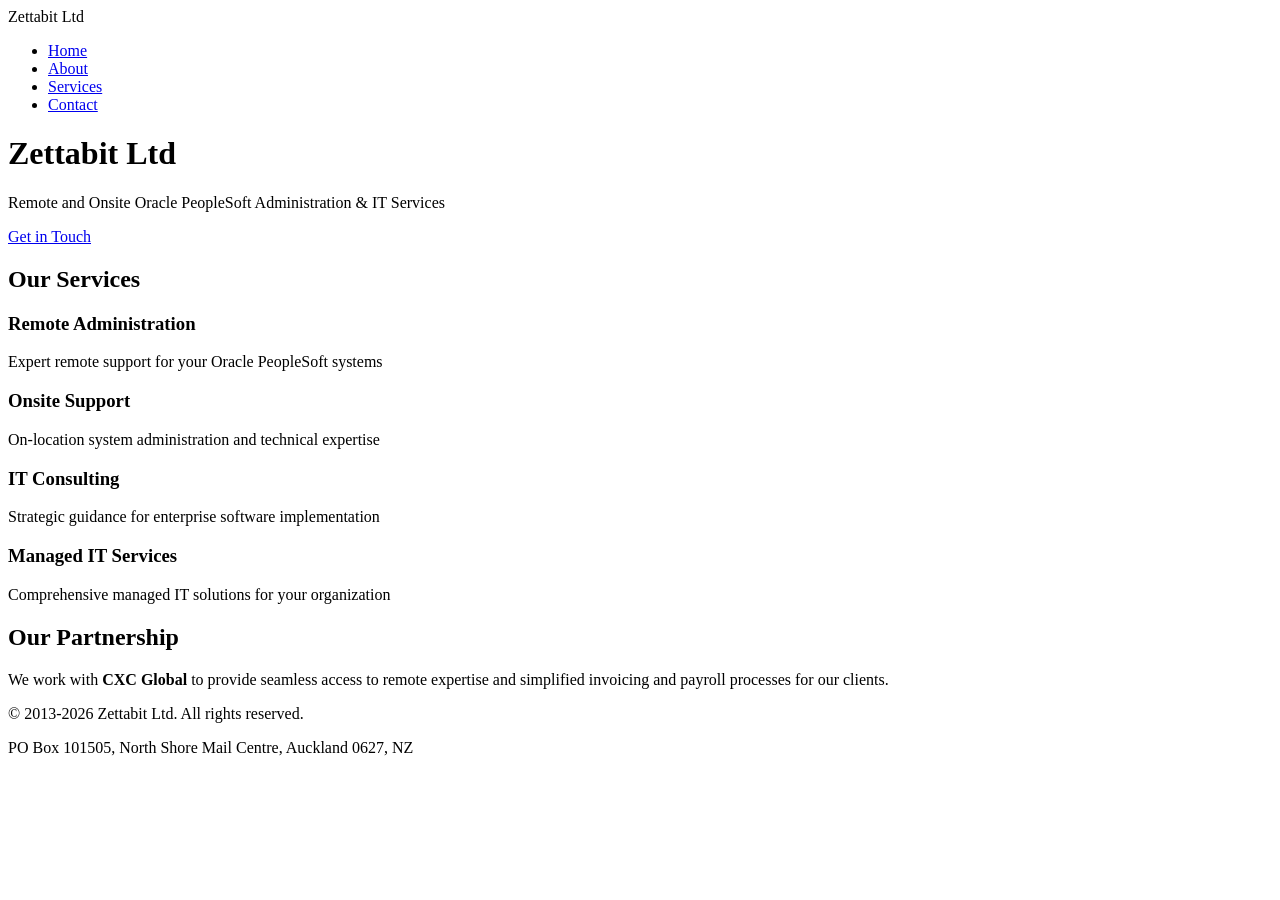
==== index.html @ baa6eb46 "Add homepage with core content and navigation" ====
<!DOCTYPE html>
<html lang="en">
<head>
    <meta charset="UTF-8">
    <meta name="viewport" content="width=device-width, initial-scale=1.0">
    <title>Zettabit Ltd - Oracle PeopleSoft Administration & IT Services</title>
    <link rel="stylesheet" href="styles.css">
</head>
<body>
    <nav class="navbar">
        <div class="container">
            <div class="logo">Zettabit Ltd</div>
            <ul class="nav-links">
                <li><a href="index.html">Home</a></li>
                <li><a href="about.html">About</a></li>
                <li><a href="services.html">Services</a></li>
                <li><a href="contact.html">Contact</a></li>
            </ul>
        </div>
    </nav>

    <header class="hero">
        <div class="container">
            <h1>Zettabit Ltd</h1>
            <p>Remote and Onsite Oracle PeopleSoft Administration & IT Services</p>
            <a href="contact.html" class="btn btn-primary">Get in Touch</a>
        </div>
    </header>

    <section class="services-overview">
        <div class="container">
            <h2>Our Services</h2>
            <div class="service-cards">
                <div class="card">
                    <h3>Remote Administration</h3>
                    <p>Expert remote support for your Oracle PeopleSoft systems</p>
                </div>
                <div class="card">
                    <h3>Onsite Support</h3>
                    <p>On-location system administration and technical expertise</p>
                </div>
                <div class="card">
                    <h3>IT Consulting</h3>
                    <p>Strategic guidance for enterprise software implementation</p>
                </div>
                <div class="card">
                    <h3>Managed IT Services</h3>
                    <p>Comprehensive managed IT solutions for your organization</p>
                </div>
            </div>
        </div>
    </section>

    <section class="partnership">
        <div class="container">
            <h2>Our Partnership</h2>
            <p>We work with <strong>CXC Global</strong> to provide seamless access to remote expertise and simplified invoicing and payroll processes for our clients.</p>
        </div>
    </section>

    <footer>
        <div class="container">
            <p>&copy; 2013-2026 Zettabit Ltd. All rights reserved.</p>
            <p>PO Box 101505, North Shore Mail Centre, Auckland 0627, NZ</p>
        </div>
    </footer>
</body>
</html>
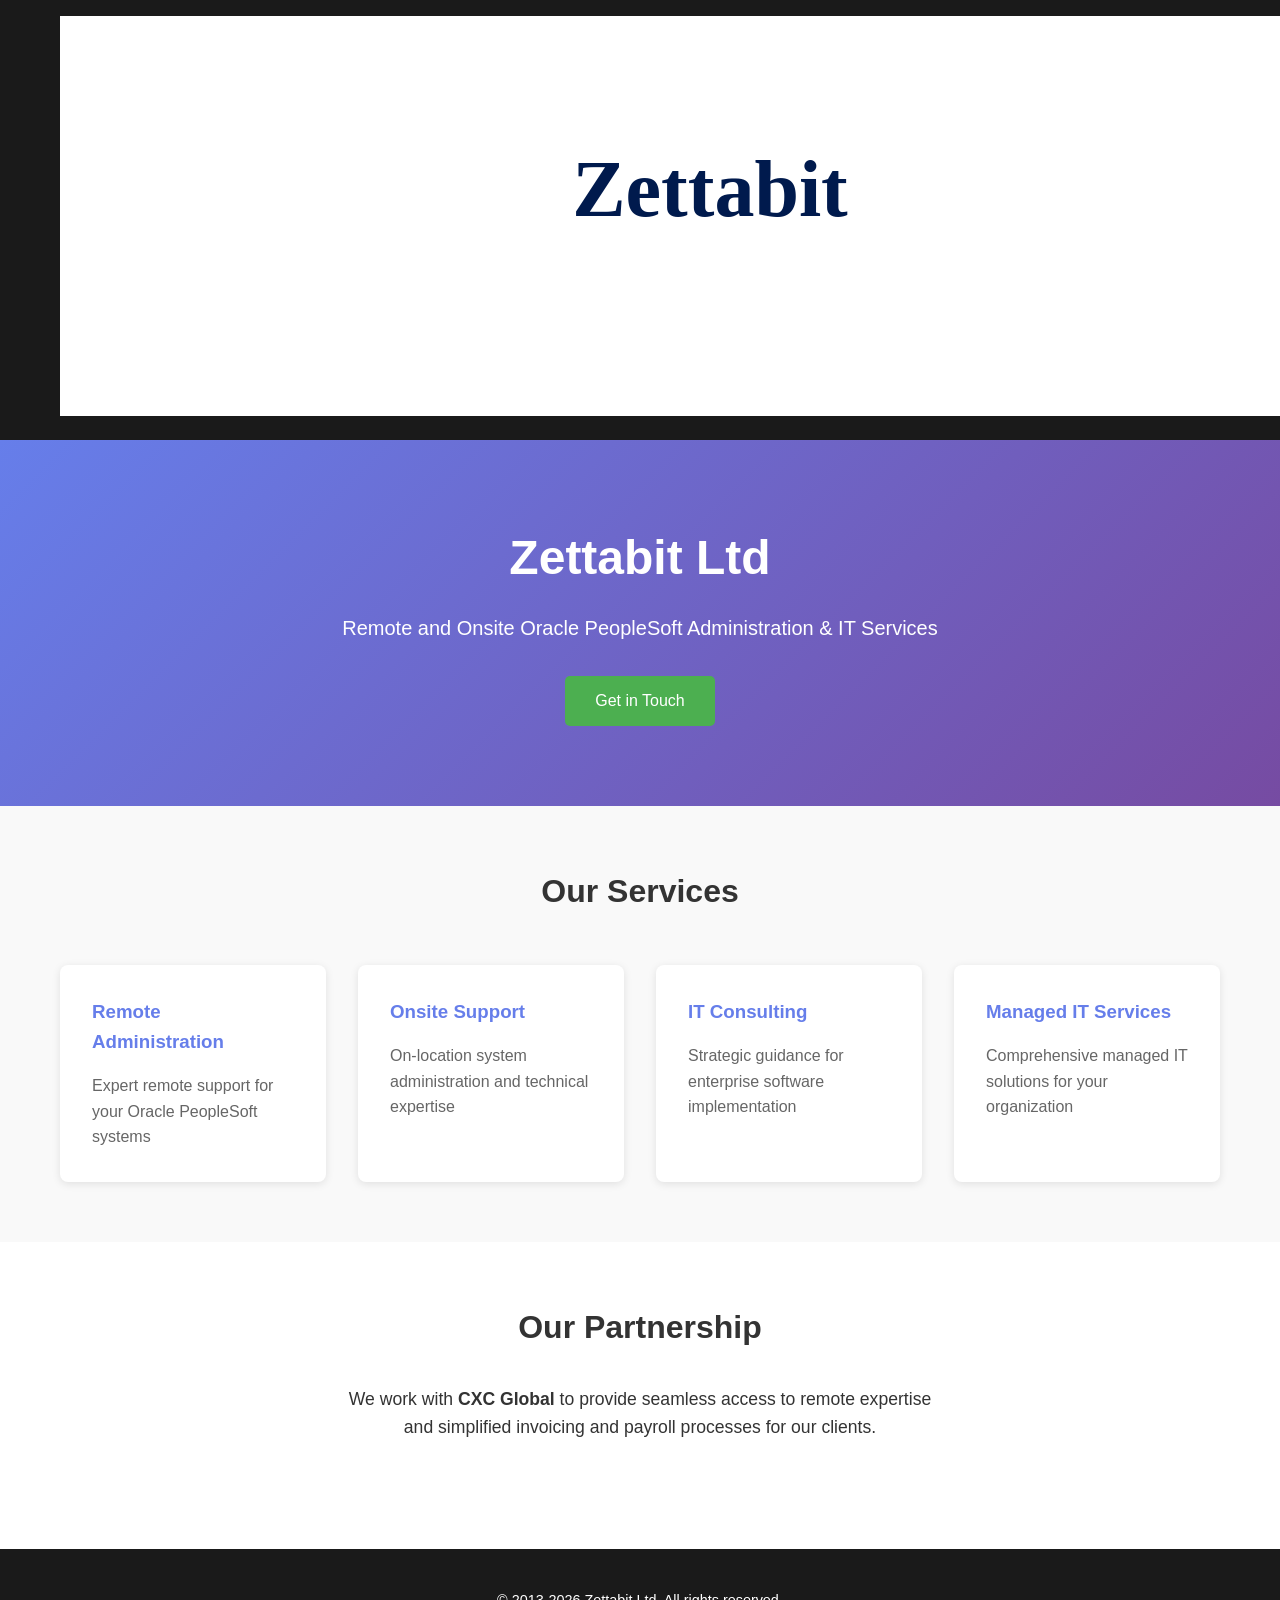
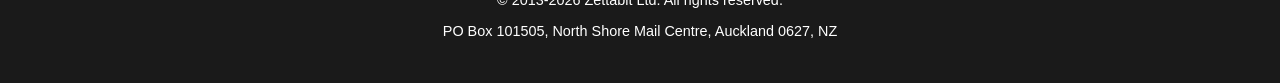
==== commit 64302cc7: "Update homepage with logo in navbar" ====
--- a/index.html
+++ b/index.html
@@ -9,7 +9,9 @@
 <body>
     <nav class="navbar">
         <div class="container">
-            <div class="logo">Zettabit Ltd</div>
+            <a href="index.html" class="logo-link">
+                <img src="logo.svg" alt="Zettabit Ltd" class="logo-img">
+            </a>
             <ul class="nav-links">
                 <li><a href="index.html">Home</a></li>
                 <li><a href="about.html">About</a></li>
--- a/styles.css
+++ b/styles.css
@@ -0,0 +1,399 @@
+* {
+    margin: 0;
+    padding: 0;
+    box-sizing: border-box;
+}
+
+body {
+    font-family: 'Segoe UI', Tahoma, Geneva, Verdana, sans-serif;
+    line-height: 1.6;
+    color: #333;
+}
+
+.container {
+    max-width: 1200px;
+    margin: 0 auto;
+    padding: 0 20px;
+}
+
+/* Navigation */
+.navbar {
+    background-color: #1a1a1a;
+    padding: 1rem 0;
+    position: sticky;
+    top: 0;
+    z-index: 100;
+}
+
+.navbar .container {
+    display: flex;
+    justify-content: space-between;
+    align-items: center;
+}
+
+.logo {
+    font-size: 1.5rem;
+    font-weight: bold;
+    color: #fff;
+}
+
+.nav-links {
+    display: flex;
+    list-style: none;
+    gap: 2rem;
+}
+
+.nav-links a {
+    color: #fff;
+    text-decoration: none;
+    transition: color 0.3s;
+}
+
+.nav-links a:hover {
+    color: #4CAF50;
+}
+
+/* Hero Section */
+.hero {
+    background: linear-gradient(135deg, #667eea 0%, #764ba2 100%);
+    color: white;
+    padding: 80px 0;
+    text-align: center;
+}
+
+.hero h1 {
+    font-size: 3rem;
+    margin-bottom: 1rem;
+}
+
+.hero p {
+    font-size: 1.25rem;
+    margin-bottom: 2rem;
+}
+
+/* Page Header */
+.page-header {
+    background: linear-gradient(135deg, #667eea 0%, #764ba2 100%);
+    color: white;
+    padding: 60px 0;
+    text-align: center;
+}
+
+.page-header h1 {
+    font-size: 2.5rem;
+}
+
+/* Buttons */
+.btn {
+    display: inline-block;
+    padding: 12px 30px;
+    text-decoration: none;
+    border-radius: 5px;
+    transition: all 0.3s;
+    border: none;
+    cursor: pointer;
+    font-size: 1rem;
+}
+
+.btn-primary {
+    background-color: #4CAF50;
+    color: white;
+}
+
+.btn-primary:hover {
+    background-color: #45a049;
+    transform: translateY(-2px);
+    box-shadow: 0 4px 12px rgba(0, 0, 0, 0.15);
+}
+
+/* Services Overview */
+.services-overview {
+    padding: 60px 0;
+    background-color: #f9f9f9;
+}
+
+.services-overview h2 {
+    text-align: center;
+    margin-bottom: 3rem;
+    font-size: 2rem;
+}
+
+.service-cards {
+    display: grid;
+    grid-template-columns: repeat(auto-fit, minmax(250px, 1fr));
+    gap: 2rem;
+}
+
+.card {
+    background: white;
+    padding: 2rem;
+    border-radius: 8px;
+    box-shadow: 0 2px 8px rgba(0, 0, 0, 0.1);
+    transition: transform 0.3s, box-shadow 0.3s;
+}
+
+.card:hover {
+    transform: translateY(-5px);
+    box-shadow: 0 4px 16px rgba(0, 0, 0, 0.15);
+}
+
+.card h3 {
+    margin-bottom: 1rem;
+    color: #667eea;
+}
+
+.card p {
+    color: #666;
+}
+
+/* Partnership Section */
+.partnership {
+    padding: 60px 0;
+    background-color: white;
+    text-align: center;
+}
+
+.partnership h2 {
+    margin-bottom: 2rem;
+    font-size: 2rem;
+}
+
+.partnership p {
+    font-size: 1.1rem;
+    max-width: 600px;
+    margin: 0 auto;
+}
+
+/* Content Section - About/Services Pages */
+.content-section {
+    padding: 60px 0;
+    background-color: #f9f9f9;
+}
+
+.content-section h2 {
+    margin-top: 2rem;
+    margin-bottom: 1.5rem;
+    color: #667eea;
+    font-size: 1.8rem;
+}
+
+.content-section h2:first-child {
+    margin-top: 0;
+}
+
+.content-section p {
+    margin-bottom: 1rem;
+    line-height: 1.8;
+    color: #555;
+}
+
+.expertise-list {
+    list-style: none;
+    margin: 1.5rem 0 2rem 0;
+}
+
+.expertise-list li {
+    padding: 0.7rem 0;
+    padding-left: 2rem;
+    position: relative;
+    color: #555;
+}
+
+.expertise-list li:before {
+    content: "✓";
+    position: absolute;
+    left: 0;
+    color: #4CAF50;
+    font-weight: bold;
+}
+
+/* Services Detailed Section */
+.services-detailed {
+    padding: 60px 0;
+    background-color: #f9f9f9;
+}
+
+.service-detail {
+    background: white;
+    padding: 2rem;
+    margin-bottom: 2rem;
+    border-radius: 8px;
+    box-shadow: 0 2px 8px rgba(0, 0, 0, 0.1);
+}
+
+.service-detail h2 {
+    color: #667eea;
+    margin-bottom: 1rem;
+}
+
+.service-detail p {
+    margin-bottom: 1rem;
+    color: #555;
+}
+
+.service-list {
+    list-style: none;
+    margin: 1rem 0;
+}
+
+.service-list li {
+    padding: 0.6rem 0;
+    padding-left: 2rem;
+    position: relative;
+    color: #555;
+}
+
+.service-list li:before {
+    content: "→";
+    position: absolute;
+    left: 0;
+    color: #667eea;
+    font-weight: bold;
+}
+
+/* Contact Section */
+.contact-section {
+    padding: 60px 0;
+    background-color: #f9f9f9;
+}
+
+.contact-content {
+    display: grid;
+    grid-template-columns: 1fr 1fr;
+    gap: 3rem;
+}
+
+.contact-info h2,
+.contact-form-container h2 {
+    margin-bottom: 1.5rem;
+    color: #667eea;
+}
+
+.contact-details {
+    margin-top: 2rem;
+}
+
+.contact-details h3 {
+    margin-top: 1.5rem;
+    margin-bottom: 0.5rem;
+    color: #333;
+}
+
+.contact-details p {
+    color: #555;
+    margin-bottom: 1rem;
+}
+
+.contact-details a {
+    color: #667eea;
+    text-decoration: none;
+}
+
+.contact-details a:hover {
+    text-decoration: underline;
+}
+
+/* Contact Form */
+.contact-form {
+    background: white;
+    padding: 2rem;
+    border-radius: 8px;
+    box-shadow: 0 2px 8px rgba(0, 0, 0, 0.1);
+}
+
+.form-group {
+    margin-bottom: 1.5rem;
+}
+
+.form-group label {
+    display: block;
+    margin-bottom: 0.5rem;
+    font-weight: 500;
+    color: #333;
+}
+
+.form-group input,
+.form-group textarea {
+    width: 100%;
+    padding: 0.8rem;
+    border: 1px solid #ddd;
+    border-radius: 4px;
+    font-family: inherit;
+    font-size: 1rem;
+    transition: border-color 0.3s;
+}
+
+.form-group input:focus,
+.form-group textarea:focus {
+    outline: none;
+    border-color: #667eea;
+    box-shadow: 0 0 0 3px rgba(102, 126, 234, 0.1);
+}
+
+.contact-form .btn {
+    width: 100%;
+    padding: 1rem;
+}
+
+/* CTA Section */
+.cta-section {
+    padding: 60px 0;
+    background: linear-gradient(135deg, #667eea 0%, #764ba2 100%);
+    color: white;
+    text-align: center;
+}
+
+.cta-section h2 {
+    font-size: 2rem;
+    margin-bottom: 1rem;
+}
+
+.cta-section p {
+    font-size: 1.1rem;
+    margin-bottom: 2rem;
+}
+
+/* Footer */
+footer {
+    background-color: #1a1a1a;
+    color: white;
+    padding: 2rem 0;
+    text-align: center;
+    margin-top: 3rem;
+}
+
+footer p {
+    margin: 0.5rem 0;
+    font-size: 0.9rem;
+}
+
+/* Responsive Design */
+@media (max-width: 768px) {
+    .nav-links {
+        gap: 1rem;
+    }
+
+    .hero h1 {
+        font-size: 2rem;
+    }
+
+    .hero p {
+        font-size: 1rem;
+    }
+
+    .page-header h1 {
+        font-size: 1.8rem;
+    }
+
+    .services-overview h2 {
+        font-size: 1.5rem;
+    }
+
+    .contact-content {
+        grid-template-columns: 1fr;
+    }
+
+    .cta-section h2 {
+        font-size: 1.5rem;
+    }
+}
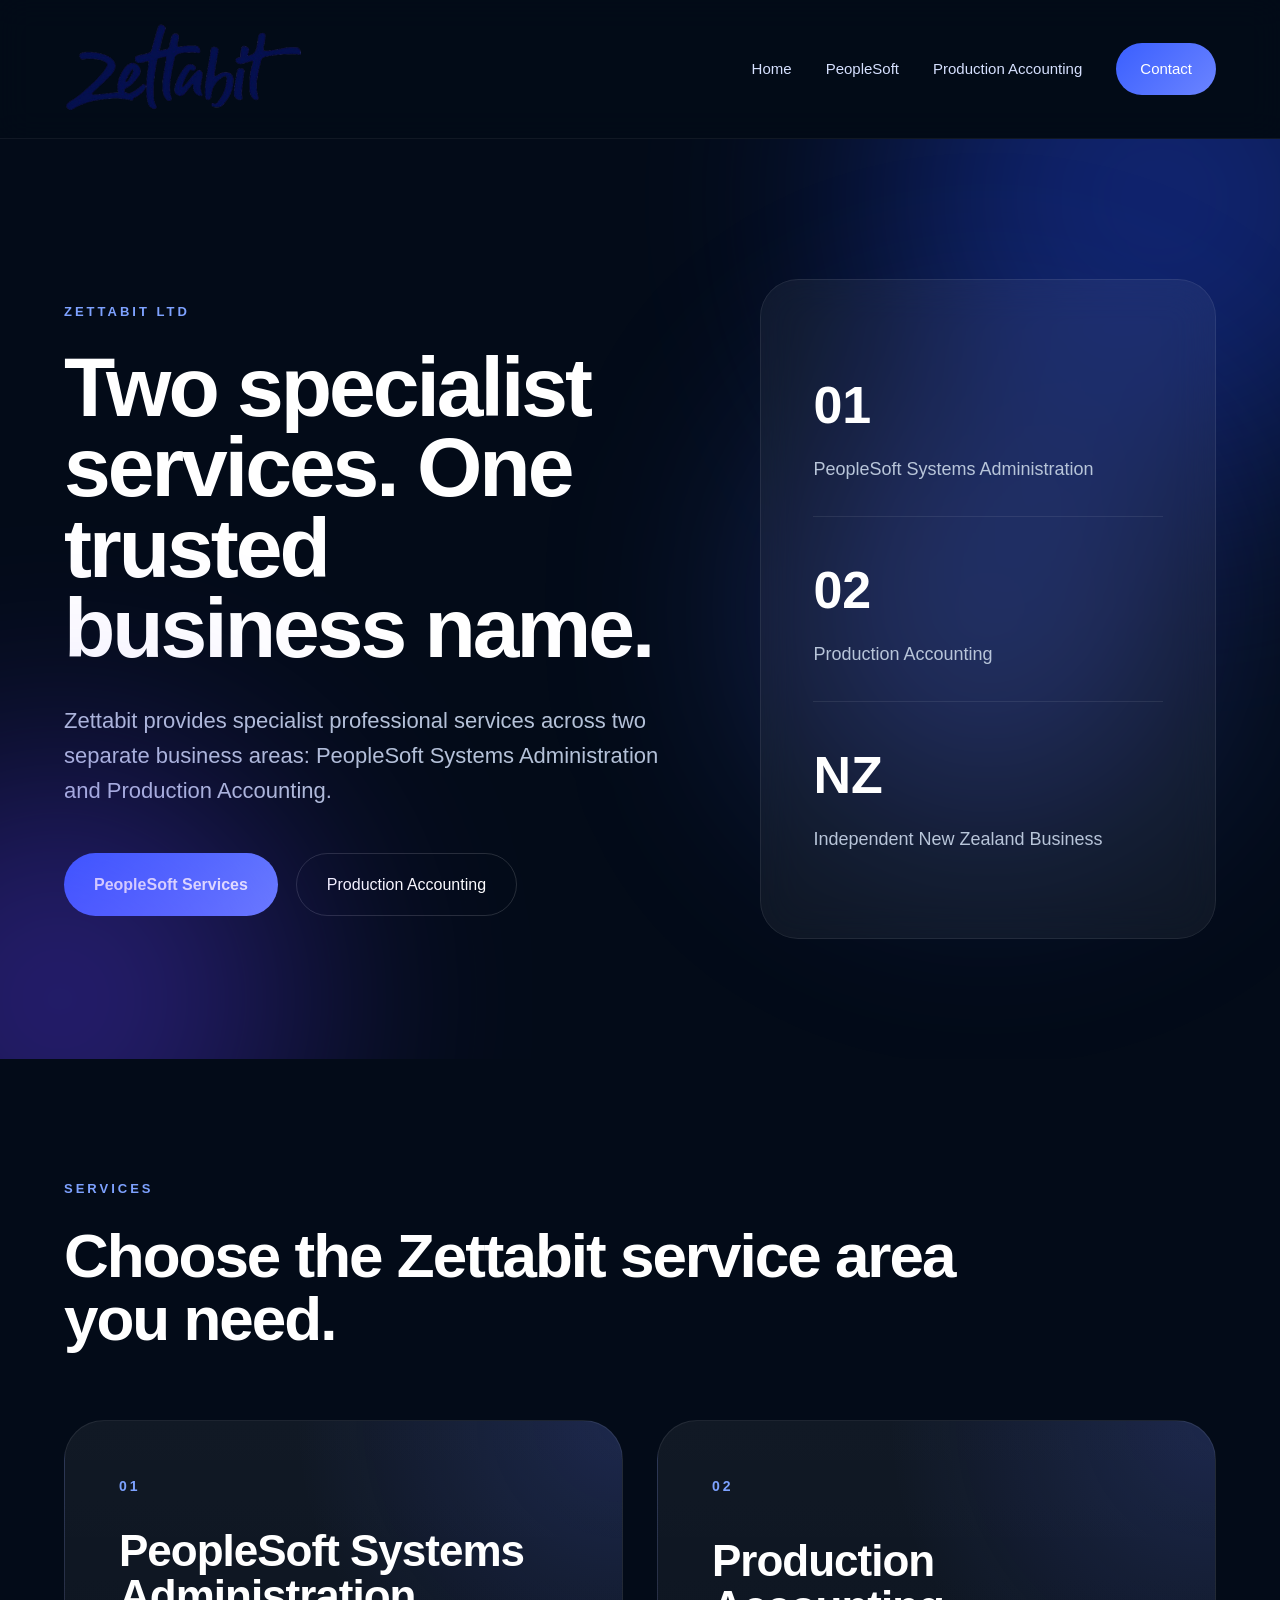
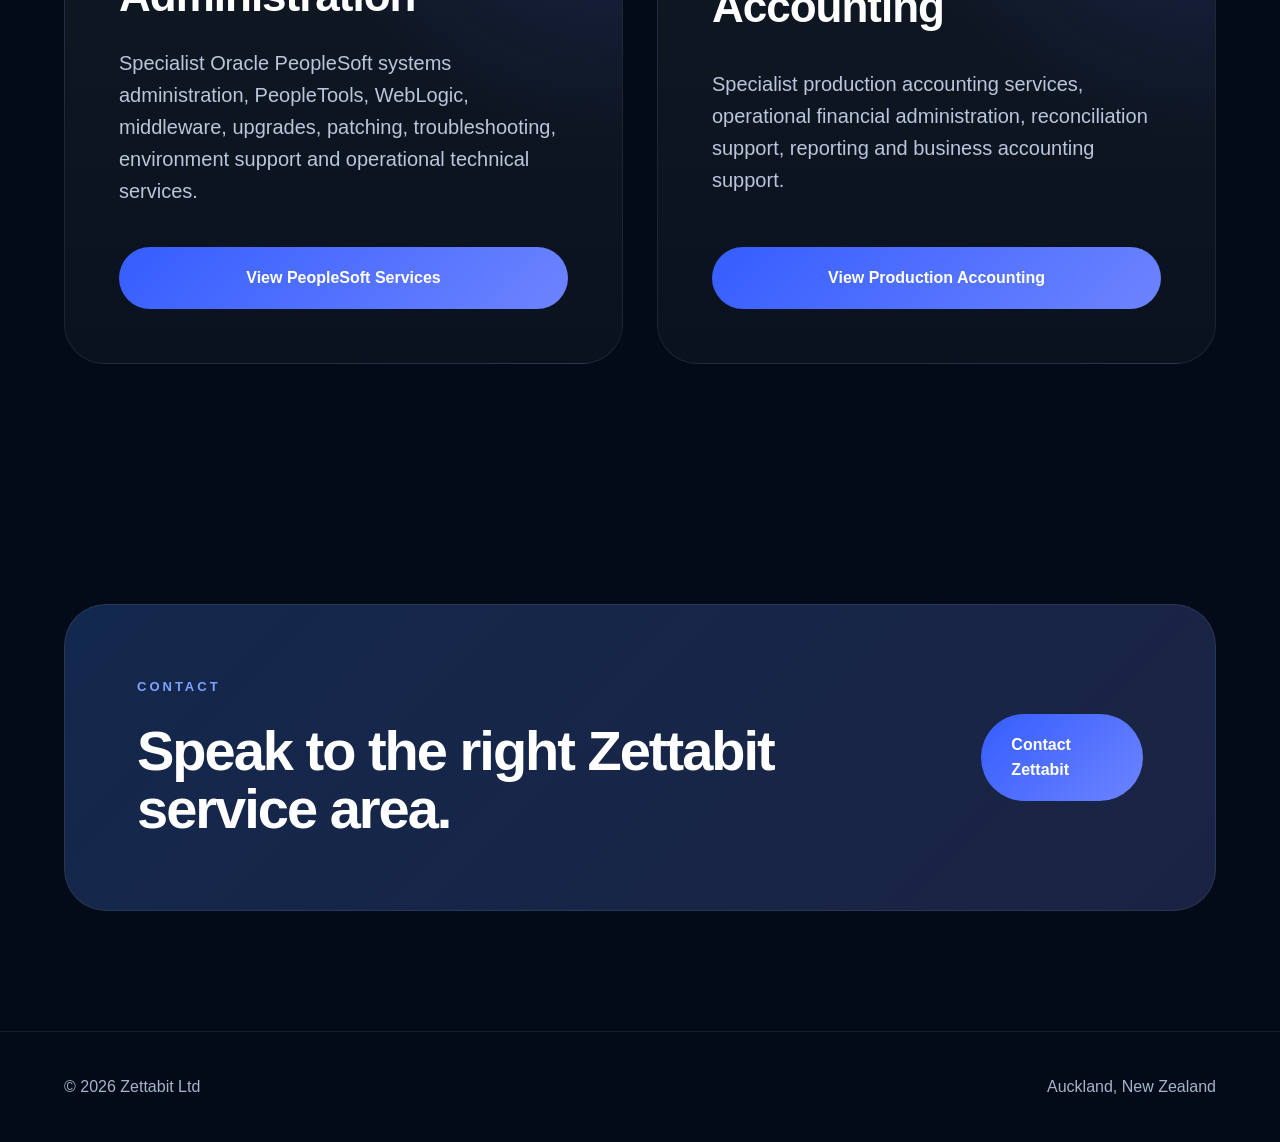
==== commit 9f629d7e: "Rebuild Zettabit website" ====
--- a/index.html
+++ b/index.html
@@ -1,70 +1,191 @@
 <!DOCTYPE html>
 <html lang="en">
 <head>
+
     <meta charset="UTF-8">
     <meta name="viewport" content="width=device-width, initial-scale=1.0">
-    <title>Zettabit Ltd - Oracle PeopleSoft Administration & IT Services</title>
+
+    <title>Zettabit | PeopleSoft Systems Administration & Production Accounting</title>
+
+    <meta name="description"
+          content="Zettabit provides two specialist services: PeopleSoft Systems Administration and Production Accounting.">
+
     <link rel="stylesheet" href="styles.css">
+
 </head>
+
 <body>
-    <nav class="navbar">
-        <div class="container">
-            <a href="index.html" class="logo-link">
-                <img src="logo.svg" alt="Zettabit Ltd" class="logo-img">
+
+    <header class="site-header">
+        <div class="container nav-container">
+
+            <a href="index.html" class="logo">
+                <img src="zettabit-logo-transparent.png" alt="Zettabit">
             </a>
-            <ul class="nav-links">
-                <li><a href="index.html">Home</a></li>
-                <li><a href="about.html">About</a></li>
-                <li><a href="services.html">Services</a></li>
-                <li><a href="contact.html">Contact</a></li>
-            </ul>
-        </div>
-    </nav>
 
-    <header class="hero">
-        <div class="container">
-            <h1>Zettabit Ltd</h1>
-            <p>Remote and Onsite Oracle PeopleSoft Administration & IT Services</p>
-            <a href="contact.html" class="btn btn-primary">Get in Touch</a>
+            <nav class="main-nav">
+                <a href="index.html">Home</a>
+                <a href="peoplesoft.html">PeopleSoft</a>
+                <a href="production-accounting.html">Production Accounting</a>
+                <a href="contact.html" class="nav-button">Contact</a>
+            </nav>
+
         </div>
     </header>
 
-    <section class="services-overview">
-        <div class="container">
-            <h2>Our Services</h2>
-            <div class="service-cards">
-                <div class="card">
-                    <h3>Remote Administration</h3>
-                    <p>Expert remote support for your Oracle PeopleSoft systems</p>
+    <section class="hero-section">
+
+        <div class="hero-background-circle circle-one"></div>
+        <div class="hero-background-circle circle-two"></div>
+
+        <div class="container hero-grid">
+
+            <div class="hero-content">
+
+                <div class="eyebrow">
+                    Zettabit Ltd
                 </div>
-                <div class="card">
-                    <h3>Onsite Support</h3>
-                    <p>On-location system administration and technical expertise</p>
+
+                <h1>
+                    Two specialist services. One trusted business name.
+                </h1>
+
+                <p>
+                    Zettabit provides specialist professional services across two separate
+                    business areas: PeopleSoft Systems Administration and Production Accounting.
+                </p>
+
+                <div class="hero-buttons">
+                    <a href="peoplesoft.html" class="primary-button">
+                        PeopleSoft Services
+                    </a>
+
+                    <a href="production-accounting.html" class="secondary-button">
+                        Production Accounting
+                    </a>
                 </div>
-                <div class="card">
-                    <h3>IT Consulting</h3>
-                    <p>Strategic guidance for enterprise software implementation</p>
-                </div>
-                <div class="card">
-                    <h3>Managed IT Services</h3>
-                    <p>Comprehensive managed IT solutions for your organization</p>
+
+            </div>
+
+            <div class="hero-card">
+                <div class="card-glow"></div>
+
+                <div class="hero-card-inner">
+
+                    <div class="stat-box">
+                        <span class="stat-number">01</span>
+                        <span class="stat-label">PeopleSoft Systems Administration</span>
+                    </div>
+
+                    <div class="stat-box">
+                        <span class="stat-number">02</span>
+                        <span class="stat-label">Production Accounting</span>
+                    </div>
+
+                    <div class="stat-box">
+                        <span class="stat-number">NZ</span>
+                        <span class="stat-label">Independent New Zealand Business</span>
+                    </div>
+
                 </div>
             </div>
+
         </div>
+
     </section>
 
-    <section class="partnership">
+    <section class="services-section" id="services">
+
         <div class="container">
-            <h2>Our Partnership</h2>
-            <p>We work with <strong>CXC Global</strong> to provide seamless access to remote expertise and simplified invoicing and payroll processes for our clients.</p>
+
+            <div class="section-heading">
+                <div class="eyebrow">
+                    Services
+                </div>
+
+                <h2>
+                    Choose the Zettabit service area you need.
+                </h2>
+            </div>
+
+            <div class="two-column-services">
+
+                <div class="division-card">
+
+                    <span class="capability-number">01</span>
+
+                    <h3>
+                        PeopleSoft Systems Administration
+                    </h3>
+
+                    <p>
+                        Specialist Oracle PeopleSoft systems administration, PeopleTools,
+                        WebLogic, middleware, upgrades, patching, troubleshooting,
+                        environment support and operational technical services.
+                    </p>
+
+                    <a href="peoplesoft.html" class="primary-button">
+                        View PeopleSoft Services
+                    </a>
+
+                </div>
+
+                <div class="division-card">
+
+                    <span class="capability-number">02</span>
+
+                    <h3>
+                        Production Accounting
+                    </h3>
+
+                    <p>
+                        Specialist production accounting services, operational financial
+                        administration, reconciliation support, reporting and business
+                        accounting support.
+                    </p>
+
+                    <a href="production-accounting.html" class="primary-button">
+                        View Production Accounting
+                    </a>
+
+                </div>
+
+            </div>
+
         </div>
+
     </section>
 
-    <footer>
-        <div class="container">
-            <p>&copy; 2013-2026 Zettabit Ltd. All rights reserved.</p>
-            <p>PO Box 101505, North Shore Mail Centre, Auckland 0627, NZ</p>
+    <section class="cta-section">
+
+        <div class="container cta-container">
+
+            <div>
+                <div class="eyebrow">
+                    Contact
+                </div>
+
+                <h2>
+                    Speak to the right Zettabit service area.
+                </h2>
+            </div>
+
+            <a href="contact.html" class="primary-button">
+                Contact Zettabit
+            </a>
+
         </div>
+
+    </section>
+
+    <footer class="site-footer">
+
+        <div class="container footer-container">
+            <div>© 2026 Zettabit Ltd</div>
+            <div>Auckland, New Zealand</div>
+        </div>
+
     </footer>
+
 </body>
 </html>
--- a/styles.css
+++ b/styles.css
@@ -4,396 +4,499 @@
     box-sizing: border-box;
 }
 
+html {
+    scroll-behavior: smooth;
+}
+
 body {
-    font-family: 'Segoe UI', Tahoma, Geneva, Verdana, sans-serif;
+    background: #030b18;
+    color: #ffffff;
+    font-family: Inter, Arial, sans-serif;
     line-height: 1.6;
-    color: #333;
+    overflow-x: hidden;
+}
+
+a {
+    text-decoration: none;
 }
 
 .container {
-    max-width: 1200px;
+    width: 90%;
+    max-width: 1320px;
     margin: 0 auto;
-    padding: 0 20px;
-}
-
-/* Navigation */
-.navbar {
-    background-color: #1a1a1a;
-    padding: 1rem 0;
+}
+
+section {
+    position: relative;
+}
+
+.eyebrow {
+    color: #7ea2ff;
+    text-transform: uppercase;
+    letter-spacing: 3px;
+    font-size: 13px;
+    font-weight: 700;
+    margin-bottom: 24px;
+}
+
+/* HEADER */
+
+.site-header {
     position: sticky;
     top: 0;
-    z-index: 100;
-}
-
-.navbar .container {
-    display: flex;
+    z-index: 1000;
+    background: rgba(3,11,24,0.82);
+    backdrop-filter: blur(16px);
+    border-bottom: 1px solid rgba(255,255,255,0.06);
+}
+
+.nav-container {
+    display: flex;
+    align-items: center;
     justify-content: space-between;
-    align-items: center;
-}
-
-.logo {
-    font-size: 1.5rem;
-    font-weight: bold;
-    color: #fff;
-}
-
-.nav-links {
-    display: flex;
-    list-style: none;
-    gap: 2rem;
-}
-
-.nav-links a {
-    color: #fff;
-    text-decoration: none;
-    transition: color 0.3s;
-}
-
-.nav-links a:hover {
-    color: #4CAF50;
-}
-
-/* Hero Section */
-.hero {
-    background: linear-gradient(135deg, #667eea 0%, #764ba2 100%);
+    padding: 24px 0;
+}
+
+.logo img {
+    height: 90px;
+    width: auto;
+    display: block;
+}
+
+.main-nav {
+    display: flex;
+    align-items: center;
+    gap: 34px;
+}
+
+.main-nav a {
+    color: #d6e1ff;
+    font-size: 15px;
+    font-weight: 500;
+    transition: 0.25s ease;
+}
+
+.main-nav a:hover {
     color: white;
-    padding: 80px 0;
-    text-align: center;
-}
-
-.hero h1 {
-    font-size: 3rem;
-    margin-bottom: 1rem;
-}
-
-.hero p {
-    font-size: 1.25rem;
-    margin-bottom: 2rem;
-}
-
-/* Page Header */
-.page-header {
-    background: linear-gradient(135deg, #667eea 0%, #764ba2 100%);
+}
+
+.nav-button {
+    padding: 14px 24px;
+    border-radius: 999px;
+    background: linear-gradient(135deg,#3a5fff,#6b84ff);
+    color: white !important;
+    font-weight: 700;
+}
+
+/* HERO */
+
+.hero-section {
+    padding: 140px 0 120px;
+    overflow: hidden;
+}
+
+.hero-grid {
+    display: grid;
+    grid-template-columns: 1.15fr 0.85fr;
+    gap: 80px;
+    align-items: center;
+}
+
+.hero-content h1 {
+    font-size: 84px;
+    line-height: 0.96;
+    letter-spacing: -3px;
+    margin-bottom: 34px;
+    max-width: 780px;
+}
+
+.hero-content p {
+    color: #b5c2d8;
+    font-size: 22px;
+    max-width: 760px;
+    margin-bottom: 44px;
+}
+
+.hero-buttons {
+    display: flex;
+    gap: 18px;
+}
+
+.primary-button {
+    padding: 18px 30px;
+    border-radius: 999px;
+    background: linear-gradient(135deg,#355dff,#6d84ff);
     color: white;
-    padding: 60px 0;
-    text-align: center;
-}
-
-.page-header h1 {
-    font-size: 2.5rem;
-}
-
-/* Buttons */
-.btn {
+    font-weight: 700;
+    display: inline-flex;
+    align-items: center;
+    justify-content: center;
+    transition: 0.25s ease;
+}
+
+.primary-button:hover {
+    transform: translateY(-2px);
+}
+
+.secondary-button {
+    padding: 18px 30px;
+    border-radius: 999px;
+    border: 1px solid rgba(255,255,255,0.14);
+    color: white;
+    display: inline-flex;
+    align-items: center;
+    justify-content: center;
+}
+
+/* HERO CARD */
+
+.hero-card {
+    position: relative;
+}
+
+.card-glow {
+    position: absolute;
+    inset: -50px;
+    background: radial-gradient(circle at center, rgba(70,100,255,0.4), transparent 70%);
+    filter: blur(90px);
+    z-index: 0;
+}
+
+.hero-card-inner {
+    position: relative;
+    z-index: 1;
+    padding: 52px;
+    border-radius: 38px;
+    background: rgba(255,255,255,0.05);
+    border: 1px solid rgba(255,255,255,0.08);
+    backdrop-filter: blur(20px);
+}
+
+.stat-box {
+    padding: 32px 0;
+    border-bottom: 1px solid rgba(255,255,255,0.08);
+}
+
+.stat-box:last-child {
+    border-bottom: none;
+}
+
+.stat-number {
+    display: block;
+    font-size: 52px;
+    font-weight: 800;
+    margin-bottom: 8px;
+}
+
+.stat-label {
+    color: #b8c5d9;
+    font-size: 18px;
+}
+
+/* BACKGROUND GLOWS */
+
+.hero-background-circle {
+    position: absolute;
+    border-radius: 50%;
+    filter: blur(120px);
+    opacity: 0.38;
+    pointer-events: none;
+}
+
+.circle-one {
+    width: 560px;
+    height: 560px;
+    background: #274eff;
+    top: -220px;
+    right: -160px;
+}
+
+.circle-two {
+    width: 480px;
+    height: 480px;
+    background: #603dff;
+    left: -180px;
+    bottom: -180px;
+}
+
+/* SECTIONS */
+
+.services-section,
+.capabilities-section {
+    padding: 120px 0;
+}
+
+.section-heading {
+    margin-bottom: 70px;
+}
+
+.section-heading h2 {
+    font-size: 62px;
+    line-height: 1.02;
+    letter-spacing: -2px;
+    max-width: 900px;
+}
+
+/* DIVISION CARDS */
+
+.two-column-services {
+    display: grid;
+    grid-template-columns: repeat(2, 1fr);
+    gap: 34px;
+}
+
+.division-card {
+    min-height: 460px;
+    padding: 54px;
+    border-radius: 40px;
+    background:
+        radial-gradient(circle at top right, rgba(80,110,255,0.18), transparent 42%),
+        linear-gradient(180deg, rgba(255,255,255,0.06), rgba(255,255,255,0.03));
+
+    border: 1px solid rgba(255,255,255,0.08);
+
+    display: flex;
+    flex-direction: column;
+    justify-content: space-between;
+
+    transition: 0.3s ease;
+}
+
+.division-card:hover {
+    transform: translateY(-8px);
+    border-color: rgba(115,136,255,0.5);
+}
+
+.capability-number {
     display: inline-block;
-    padding: 12px 30px;
-    text-decoration: none;
-    border-radius: 5px;
-    transition: all 0.3s;
+    margin-bottom: 30px;
+    font-size: 14px;
+    font-weight: 800;
+    color: #7da2ff;
+    letter-spacing: 3px;
+}
+
+.division-card h3 {
+    font-size: 44px;
+    line-height: 1.04;
+    letter-spacing: -1px;
+    margin-bottom: 28px;
+}
+
+.division-card p {
+    color: #b9c6dc;
+    font-size: 20px;
+    margin-bottom: 40px;
+}
+
+/* SERVICES GRID */
+
+.services-grid {
+    display: grid;
+    grid-template-columns: repeat(3,1fr);
+    gap: 30px;
+}
+
+.service-card {
+    background: rgba(255,255,255,0.04);
+    border: 1px solid rgba(255,255,255,0.08);
+    border-radius: 34px;
+    padding: 42px;
+    transition: 0.3s ease;
+}
+
+.service-card:hover {
+    transform: translateY(-8px);
+    border-color: rgba(115,136,255,0.45);
+}
+
+.service-card h3 {
+    font-size: 32px;
+    margin-bottom: 22px;
+}
+
+.service-card p {
+    color: #b9c6dc;
+    margin-bottom: 26px;
+    font-size: 18px;
+}
+
+.service-card a {
+    color: #7ea4ff;
+    font-weight: 700;
+}
+
+/* CTA */
+
+.cta-section {
+    padding: 120px 0;
+}
+
+.cta-container {
+    padding: 72px;
+    border-radius: 42px;
+    background: linear-gradient(135deg,#13284d,#1b2343);
+    border: 1px solid rgba(255,255,255,0.08);
+
+    display: flex;
+    align-items: center;
+    justify-content: space-between;
+    gap: 40px;
+}
+
+.cta-container h2 {
+    font-size: 56px;
+    line-height: 1.04;
+    letter-spacing: -2px;
+}
+
+/* CONTACT FORM */
+
+.contact-form {
+    display: flex;
+    flex-direction: column;
+    gap: 24px;
+}
+
+.contact-form label {
+    display: flex;
+    flex-direction: column;
+    gap: 10px;
+    color: #dbe5ff;
+    font-size: 15px;
+    font-weight: 600;
+}
+
+.contact-form input,
+.contact-form select,
+.contact-form textarea {
+    width: 100%;
+    padding: 18px 20px;
+    border-radius: 18px;
+    border: 1px solid rgba(255,255,255,0.08);
+    background: rgba(255,255,255,0.04);
+    color: white;
+    font-size: 16px;
+    outline: none;
+    transition: 0.25s ease;
+    font-family: inherit;
+}
+
+.contact-form input:focus,
+.contact-form select:focus,
+.contact-form textarea:focus {
+    border-color: rgba(115,136,255,0.7);
+    background: rgba(255,255,255,0.06);
+}
+
+.contact-form textarea {
+    resize: vertical;
+    min-height: 160px;
+}
+
+.contact-form button {
     border: none;
     cursor: pointer;
-    font-size: 1rem;
-}
-
-.btn-primary {
-    background-color: #4CAF50;
+    width: fit-content;
+}
+
+.contact-form option {
+    background: #091426;
     color: white;
 }
 
-.btn-primary:hover {
-    background-color: #45a049;
-    transform: translateY(-2px);
-    box-shadow: 0 4px 12px rgba(0, 0, 0, 0.15);
-}
-
-/* Services Overview */
-.services-overview {
-    padding: 60px 0;
-    background-color: #f9f9f9;
-}
-
-.services-overview h2 {
-    text-align: center;
-    margin-bottom: 3rem;
-    font-size: 2rem;
-}
-
-.service-cards {
-    display: grid;
-    grid-template-columns: repeat(auto-fit, minmax(250px, 1fr));
-    gap: 2rem;
-}
-
-.card {
-    background: white;
-    padding: 2rem;
-    border-radius: 8px;
-    box-shadow: 0 2px 8px rgba(0, 0, 0, 0.1);
-    transition: transform 0.3s, box-shadow 0.3s;
-}
-
-.card:hover {
-    transform: translateY(-5px);
-    box-shadow: 0 4px 16px rgba(0, 0, 0, 0.15);
-}
-
-.card h3 {
-    margin-bottom: 1rem;
-    color: #667eea;
-}
-
-.card p {
-    color: #666;
-}
-
-/* Partnership Section */
-.partnership {
-    padding: 60px 0;
-    background-color: white;
-    text-align: center;
-}
-
-.partnership h2 {
-    margin-bottom: 2rem;
-    font-size: 2rem;
-}
-
-.partnership p {
-    font-size: 1.1rem;
-    max-width: 600px;
-    margin: 0 auto;
-}
-
-/* Content Section - About/Services Pages */
-.content-section {
-    padding: 60px 0;
-    background-color: #f9f9f9;
-}
-
-.content-section h2 {
-    margin-top: 2rem;
-    margin-bottom: 1.5rem;
-    color: #667eea;
-    font-size: 1.8rem;
-}
-
-.content-section h2:first-child {
-    margin-top: 0;
-}
-
-.content-section p {
-    margin-bottom: 1rem;
-    line-height: 1.8;
-    color: #555;
-}
-
-.expertise-list {
-    list-style: none;
-    margin: 1.5rem 0 2rem 0;
-}
-
-.expertise-list li {
-    padding: 0.7rem 0;
-    padding-left: 2rem;
-    position: relative;
-    color: #555;
-}
-
-.expertise-list li:before {
-    content: "✓";
-    position: absolute;
-    left: 0;
-    color: #4CAF50;
-    font-weight: bold;
-}
-
-/* Services Detailed Section */
-.services-detailed {
-    padding: 60px 0;
-    background-color: #f9f9f9;
-}
-
-.service-detail {
-    background: white;
-    padding: 2rem;
-    margin-bottom: 2rem;
-    border-radius: 8px;
-    box-shadow: 0 2px 8px rgba(0, 0, 0, 0.1);
-}
-
-.service-detail h2 {
-    color: #667eea;
-    margin-bottom: 1rem;
-}
-
-.service-detail p {
-    margin-bottom: 1rem;
-    color: #555;
-}
-
-.service-list {
-    list-style: none;
-    margin: 1rem 0;
-}
-
-.service-list li {
-    padding: 0.6rem 0;
-    padding-left: 2rem;
-    position: relative;
-    color: #555;
-}
-
-.service-list li:before {
-    content: "→";
-    position: absolute;
-    left: 0;
-    color: #667eea;
-    font-weight: bold;
-}
-
-/* Contact Section */
-.contact-section {
-    padding: 60px 0;
-    background-color: #f9f9f9;
-}
-
-.contact-content {
-    display: grid;
-    grid-template-columns: 1fr 1fr;
-    gap: 3rem;
-}
-
-.contact-info h2,
-.contact-form-container h2 {
-    margin-bottom: 1.5rem;
-    color: #667eea;
-}
-
-.contact-details {
-    margin-top: 2rem;
-}
-
-.contact-details h3 {
-    margin-top: 1.5rem;
-    margin-bottom: 0.5rem;
-    color: #333;
-}
-
-.contact-details p {
-    color: #555;
-    margin-bottom: 1rem;
-}
-
-.contact-details a {
-    color: #667eea;
-    text-decoration: none;
-}
-
-.contact-details a:hover {
-    text-decoration: underline;
-}
-
-/* Contact Form */
-.contact-form {
-    background: white;
-    padding: 2rem;
-    border-radius: 8px;
-    box-shadow: 0 2px 8px rgba(0, 0, 0, 0.1);
-}
-
-.form-group {
-    margin-bottom: 1.5rem;
-}
-
-.form-group label {
-    display: block;
-    margin-bottom: 0.5rem;
-    font-weight: 500;
-    color: #333;
-}
-
-.form-group input,
-.form-group textarea {
-    width: 100%;
-    padding: 0.8rem;
-    border: 1px solid #ddd;
-    border-radius: 4px;
-    font-family: inherit;
-    font-size: 1rem;
-    transition: border-color 0.3s;
-}
-
-.form-group input:focus,
-.form-group textarea:focus {
-    outline: none;
-    border-color: #667eea;
-    box-shadow: 0 0 0 3px rgba(102, 126, 234, 0.1);
-}
-
-.contact-form .btn {
-    width: 100%;
-    padding: 1rem;
-}
-
-/* CTA Section */
-.cta-section {
-    padding: 60px 0;
-    background: linear-gradient(135deg, #667eea 0%, #764ba2 100%);
-    color: white;
-    text-align: center;
-}
-
-.cta-section h2 {
-    font-size: 2rem;
-    margin-bottom: 1rem;
-}
-
-.cta-section p {
-    font-size: 1.1rem;
-    margin-bottom: 2rem;
-}
-
-/* Footer */
-footer {
-    background-color: #1a1a1a;
-    color: white;
-    padding: 2rem 0;
-    text-align: center;
-    margin-top: 3rem;
-}
-
-footer p {
-    margin: 0.5rem 0;
-    font-size: 0.9rem;
-}
-
-/* Responsive Design */
-@media (max-width: 768px) {
-    .nav-links {
-        gap: 1rem;
-    }
-
-    .hero h1 {
-        font-size: 2rem;
-    }
-
-    .hero p {
-        font-size: 1rem;
-    }
-
-    .page-header h1 {
-        font-size: 1.8rem;
-    }
-
-    .services-overview h2 {
-        font-size: 1.5rem;
-    }
-
-    .contact-content {
+/* FOOTER */
+
+.site-footer {
+    border-top: 1px solid rgba(255,255,255,0.08);
+    padding: 42px 0;
+}
+
+.footer-container {
+    display: flex;
+    justify-content: space-between;
+    align-items: center;
+    color: #a6b4cb;
+}
+
+/* RESPONSIVE */
+
+@media (max-width: 1100px) {
+
+    .hero-grid,
+    .two-column-services,
+    .services-grid {
         grid-template-columns: 1fr;
     }
 
-    .cta-section h2 {
-        font-size: 1.5rem;
+    .cta-container {
+        flex-direction: column;
+        align-items: flex-start;
+    }
+
+    .hero-content h1 {
+        font-size: 64px;
+    }
+
+    .section-heading h2,
+    .cta-container h2 {
+        font-size: 48px;
+    }
+}
+
+@media (max-width: 760px) {
+
+    .nav-container {
+        flex-direction: column;
+        gap: 24px;
+    }
+
+    .main-nav {
+        flex-wrap: wrap;
+        justify-content: center;
+    }
+
+    .logo img {
+        height: 72px;
+    }
+
+    .hero-section {
+        padding: 90px 0;
+    }
+
+    .hero-content h1 {
+        font-size: 46px;
+    }
+
+    .hero-content p,
+    .division-card p {
+        font-size: 18px;
+    }
+
+    .hero-buttons {
+        flex-direction: column;
+    }
+
+    .division-card {
+        padding: 38px;
+        min-height: auto;
+    }
+
+    .division-card h3 {
+        font-size: 34px;
+    }
+
+    .cta-container {
+        padding: 42px;
+    }
+
+    .section-heading h2,
+    .cta-container h2 {
+        font-size: 38px;
+    }
+
+    .footer-container {
+        flex-direction: column;
+        gap: 12px;
     }
 }
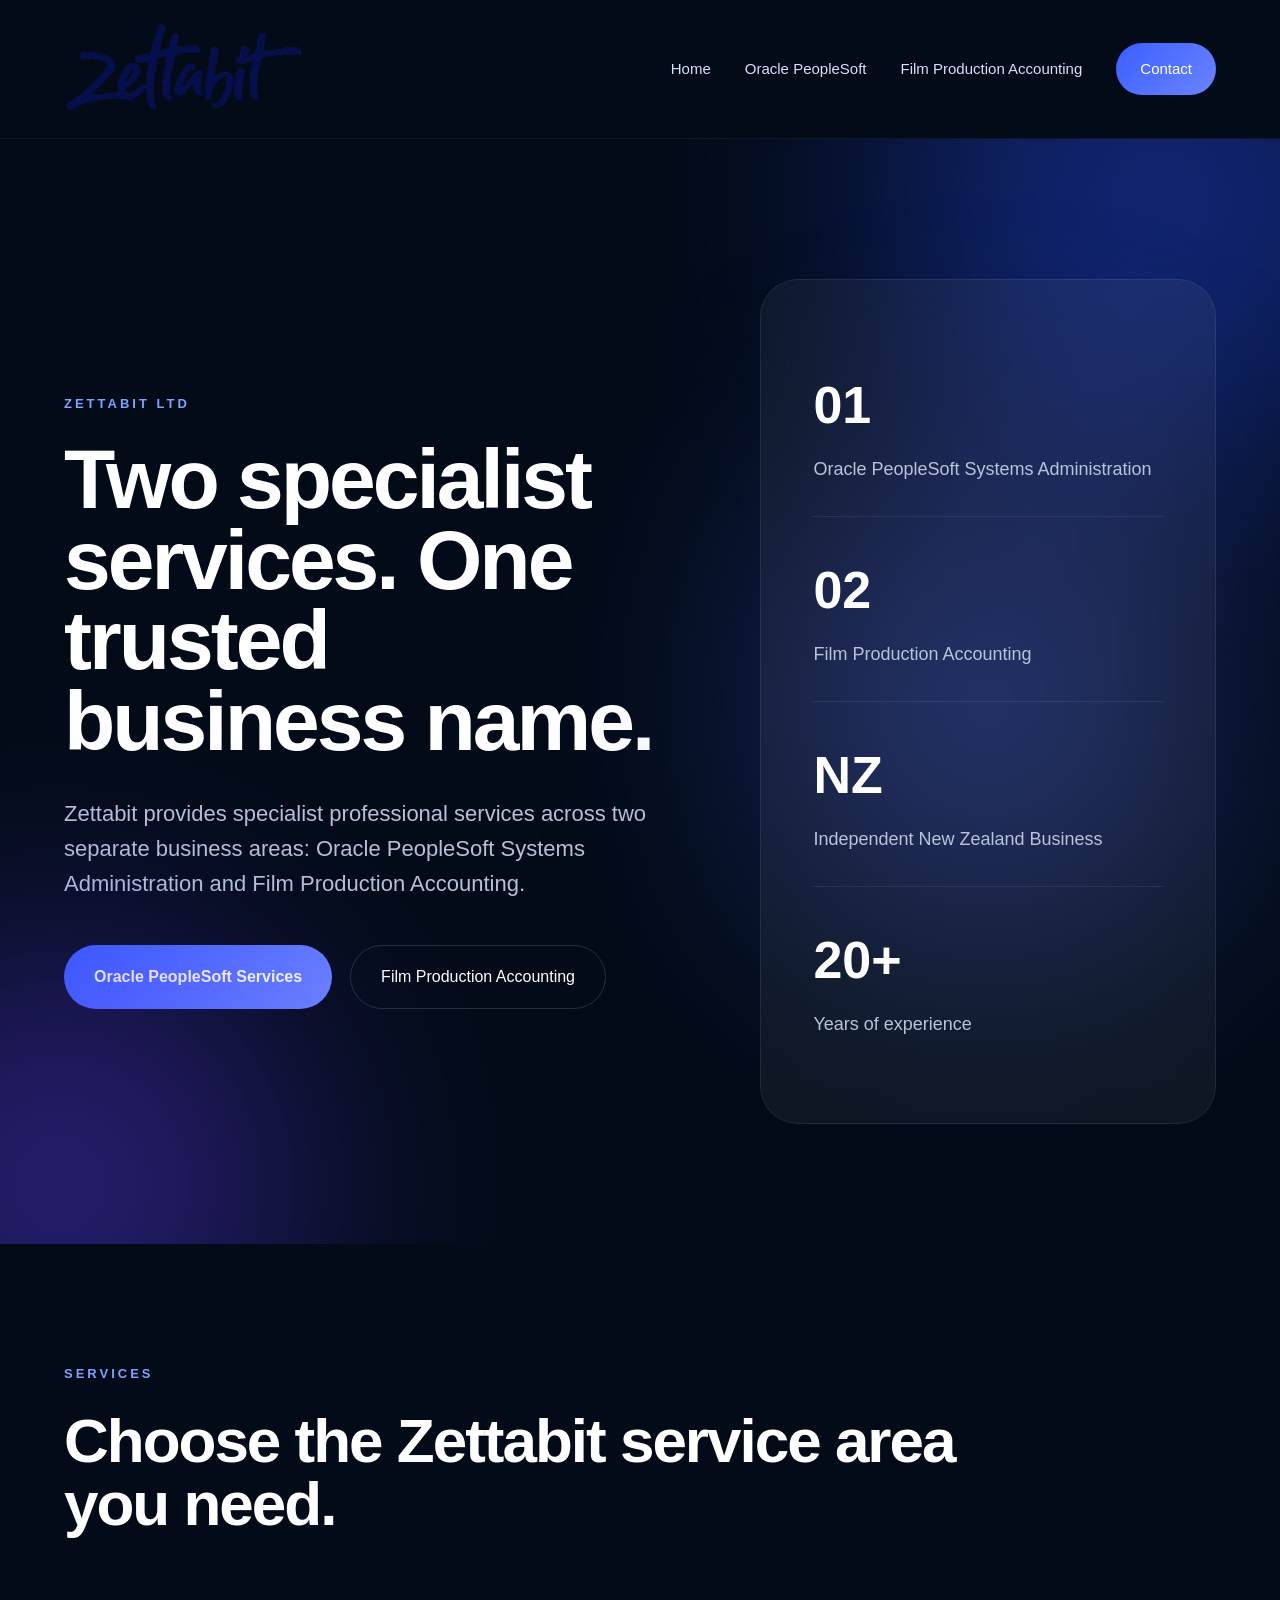
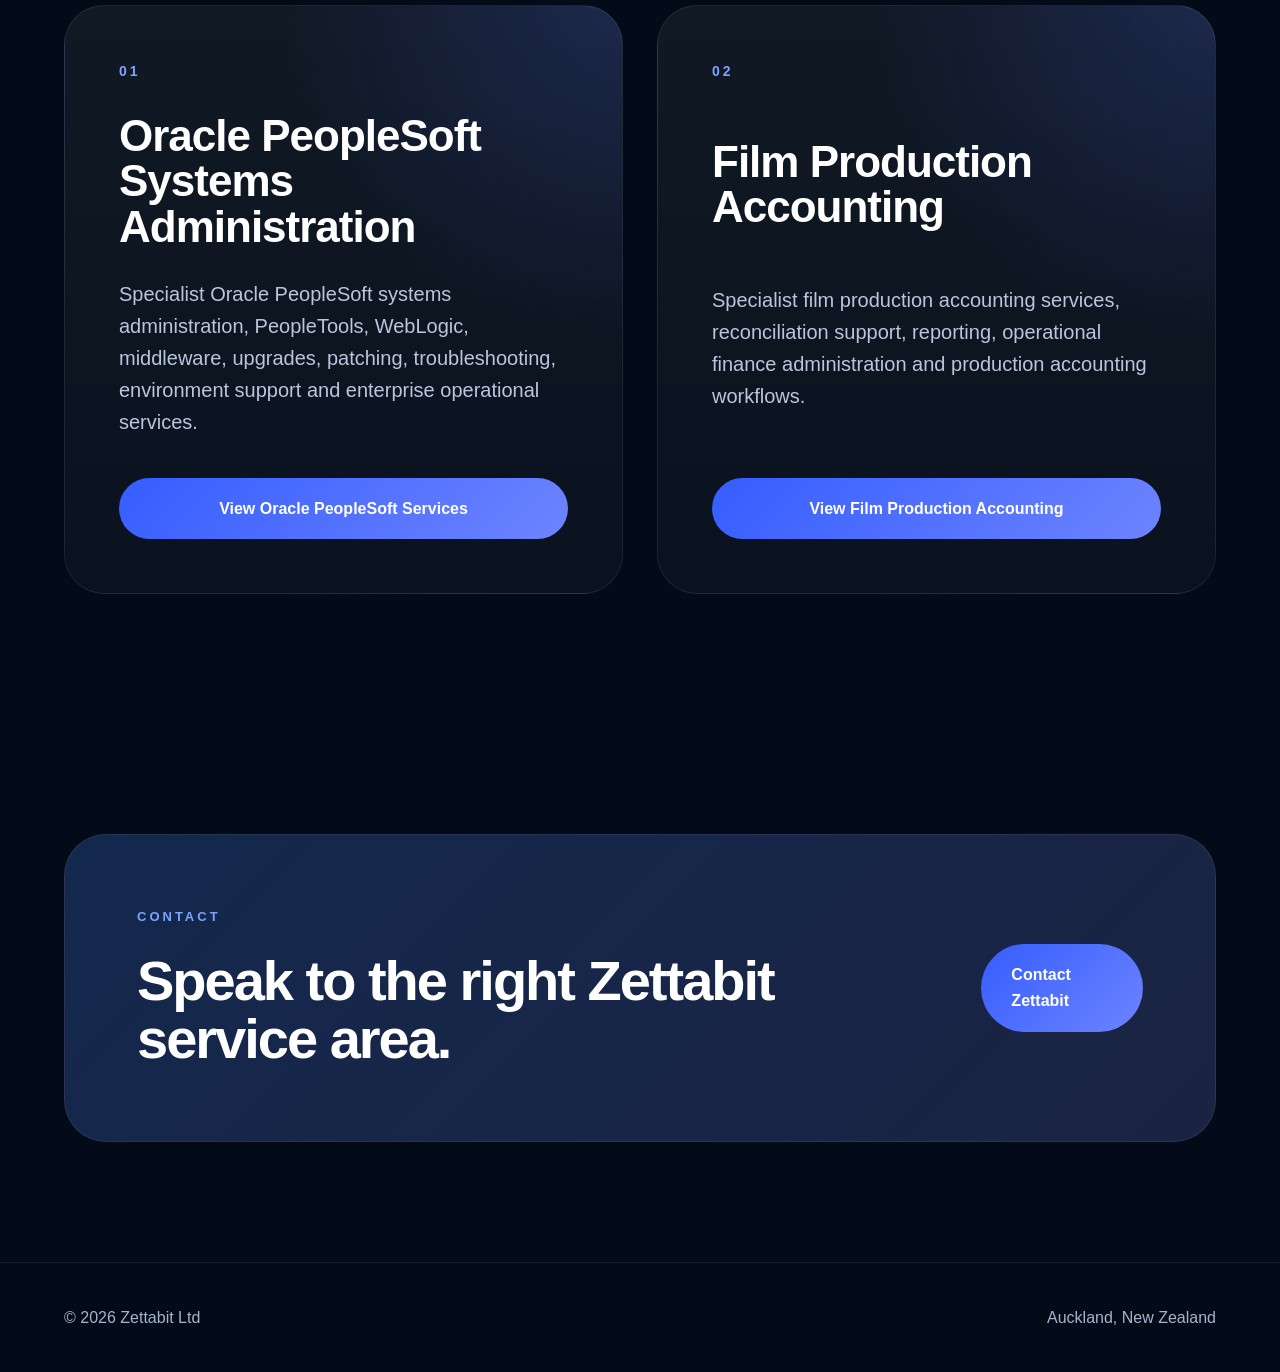
==== commit df46591b: "Update service wording" ====
--- a/index.html
+++ b/index.html
@@ -5,10 +5,10 @@
     <meta charset="UTF-8">
     <meta name="viewport" content="width=device-width, initial-scale=1.0">
 
-    <title>Zettabit | PeopleSoft Systems Administration & Production Accounting</title>
+    <title>Zettabit | Oracle PeopleSoft & Film Production Accounting</title>
 
     <meta name="description"
-          content="Zettabit provides two specialist services: PeopleSoft Systems Administration and Production Accounting.">
+          content="Zettabit provides Oracle PeopleSoft systems administration and Film Production Accounting services.">
 
     <link rel="stylesheet" href="styles.css">
 
@@ -17,6 +17,7 @@
 <body>
 
     <header class="site-header">
+
         <div class="container nav-container">
 
             <a href="index.html" class="logo">
@@ -25,12 +26,13 @@
 
             <nav class="main-nav">
                 <a href="index.html">Home</a>
-                <a href="peoplesoft.html">PeopleSoft</a>
-                <a href="production-accounting.html">Production Accounting</a>
+                <a href="peoplesoft.html">Oracle PeopleSoft</a>
+                <a href="production-accounting.html">Film Production Accounting</a>
                 <a href="contact.html" class="nav-button">Contact</a>
             </nav>
 
         </div>
+
     </header>
 
     <section class="hero-section">
@@ -52,53 +54,72 @@
 
                 <p>
                     Zettabit provides specialist professional services across two separate
-                    business areas: PeopleSoft Systems Administration and Production Accounting.
+                    business areas: Oracle PeopleSoft Systems Administration and
+                    Film Production Accounting.
                 </p>
 
                 <div class="hero-buttons">
+
                     <a href="peoplesoft.html" class="primary-button">
-                        PeopleSoft Services
+                        Oracle PeopleSoft Services
                     </a>
 
                     <a href="production-accounting.html" class="secondary-button">
-                        Production Accounting
-                    </a>
+                        Film Production Accounting
+                    </a>
+
                 </div>
 
             </div>
 
             <div class="hero-card">
+
                 <div class="card-glow"></div>
 
                 <div class="hero-card-inner">
 
                     <div class="stat-box">
                         <span class="stat-number">01</span>
-                        <span class="stat-label">PeopleSoft Systems Administration</span>
+                        <span class="stat-label">
+                            Oracle PeopleSoft Systems Administration
+                        </span>
                     </div>
 
                     <div class="stat-box">
                         <span class="stat-number">02</span>
-                        <span class="stat-label">Production Accounting</span>
+                        <span class="stat-label">
+                            Film Production Accounting
+                        </span>
                     </div>
 
                     <div class="stat-box">
                         <span class="stat-number">NZ</span>
-                        <span class="stat-label">Independent New Zealand Business</span>
-                    </div>
-
-                </div>
+                        <span class="stat-label">
+                            Independent New Zealand Business
+                        </span>
+                    </div>
+
+                    <div class="stat-box">
+                        <span class="stat-number">20+</span>
+                        <span class="stat-label">
+                            Years of experience
+                        </span>
+                    </div>
+
+                </div>
+
             </div>
 
         </div>
 
     </section>
 
-    <section class="services-section" id="services">
+    <section class="services-section">
 
         <div class="container">
 
             <div class="section-heading">
+
                 <div class="eyebrow">
                     Services
                 </div>
@@ -106,6 +127,7 @@
                 <h2>
                     Choose the Zettabit service area you need.
                 </h2>
+
             </div>
 
             <div class="two-column-services">
@@ -115,17 +137,18 @@
                     <span class="capability-number">01</span>
 
                     <h3>
-                        PeopleSoft Systems Administration
+                        Oracle PeopleSoft Systems Administration
                     </h3>
 
                     <p>
-                        Specialist Oracle PeopleSoft systems administration, PeopleTools,
-                        WebLogic, middleware, upgrades, patching, troubleshooting,
-                        environment support and operational technical services.
+                        Specialist Oracle PeopleSoft systems administration,
+                        PeopleTools, WebLogic, middleware, upgrades,
+                        patching, troubleshooting, environment support
+                        and enterprise operational services.
                     </p>
 
                     <a href="peoplesoft.html" class="primary-button">
-                        View PeopleSoft Services
+                        View Oracle PeopleSoft Services
                     </a>
 
                 </div>
@@ -135,17 +158,18 @@
                     <span class="capability-number">02</span>
 
                     <h3>
-                        Production Accounting
+                        Film Production Accounting
                     </h3>
 
                     <p>
-                        Specialist production accounting services, operational financial
-                        administration, reconciliation support, reporting and business
-                        accounting support.
+                        Specialist film production accounting services,
+                        reconciliation support, reporting,
+                        operational finance administration
+                        and production accounting workflows.
                     </p>
 
                     <a href="production-accounting.html" class="primary-button">
-                        View Production Accounting
+                        View Film Production Accounting
                     </a>
 
                 </div>
@@ -161,6 +185,7 @@
         <div class="container cta-container">
 
             <div>
+
                 <div class="eyebrow">
                     Contact
                 </div>
@@ -168,6 +193,7 @@
                 <h2>
                     Speak to the right Zettabit service area.
                 </h2>
+
             </div>
 
             <a href="contact.html" class="primary-button">
